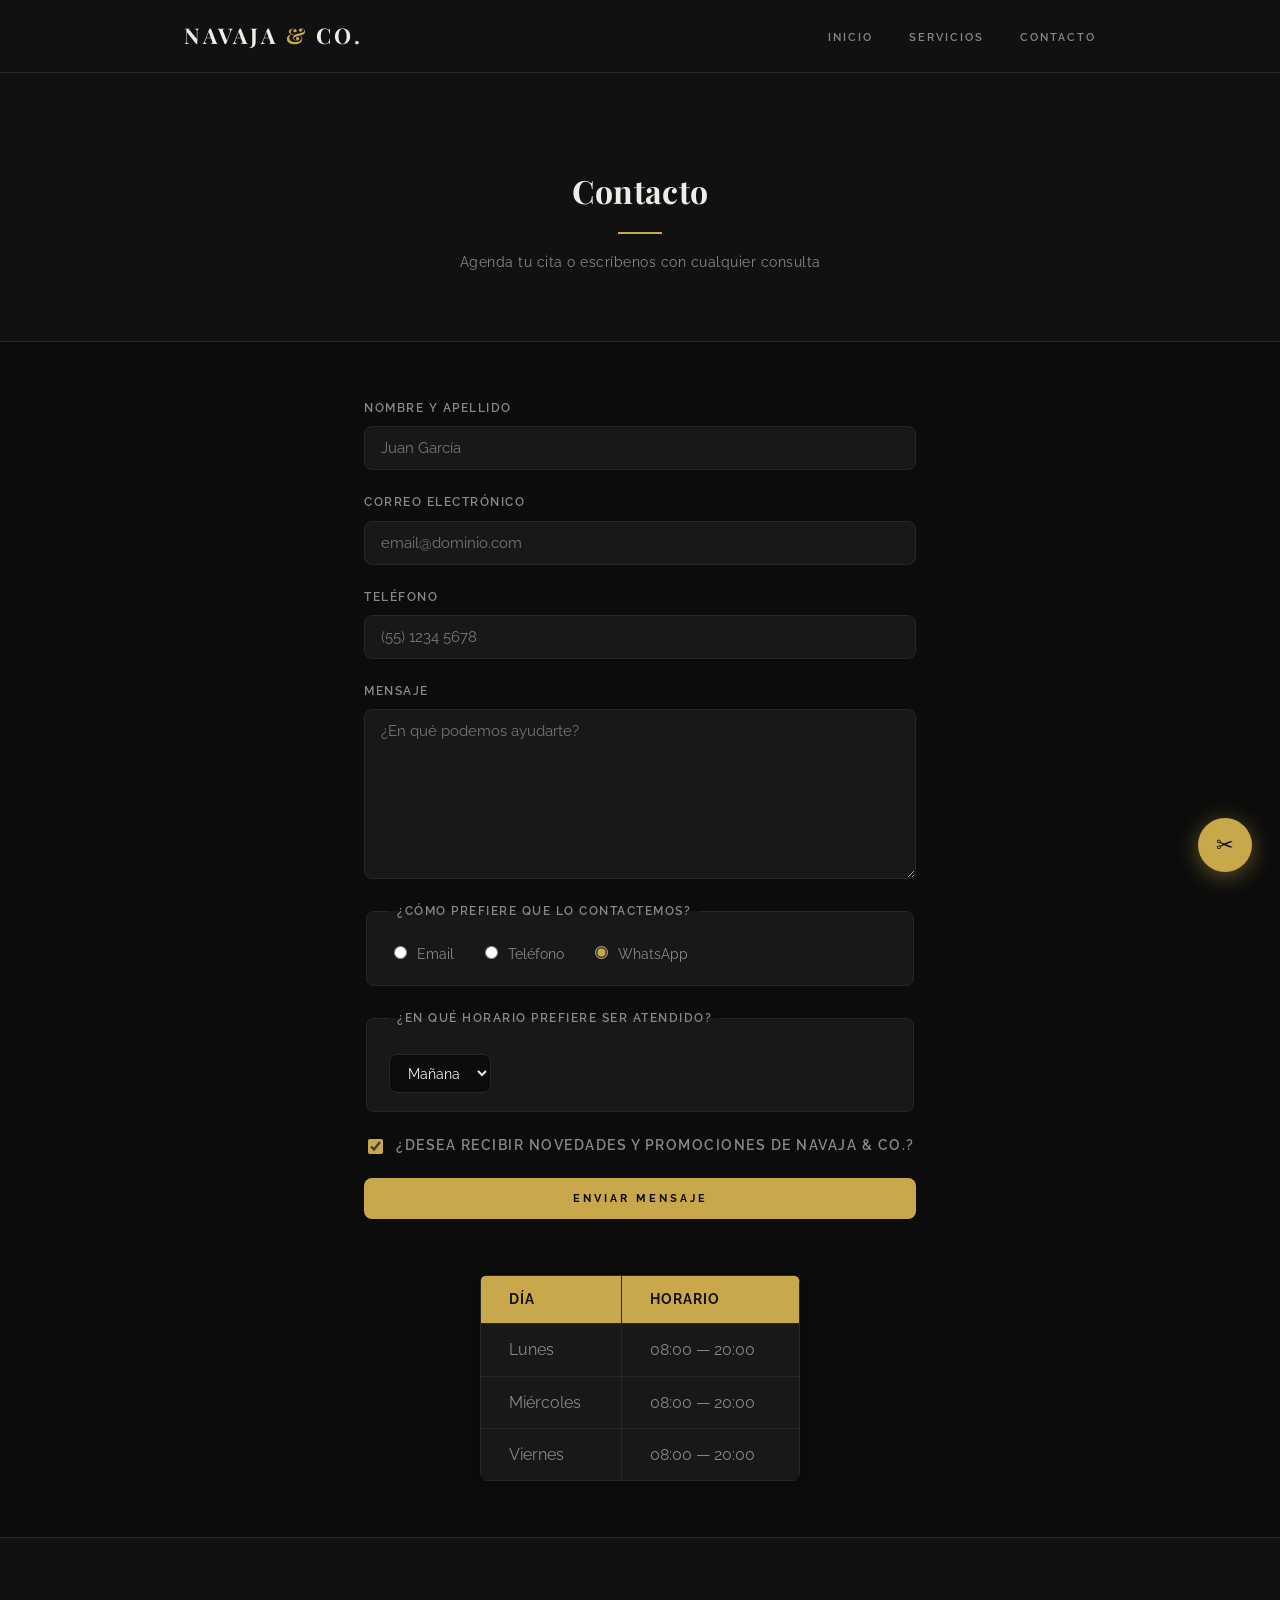
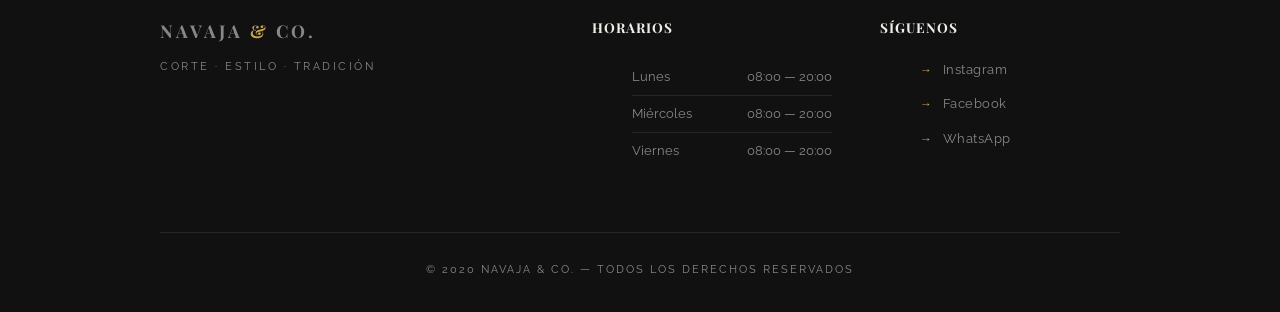
==== contacto.html @ fe09f8e6 "cambios" ====
<!DOCTYPE html>
<html lang="es">
    <head>
        <meta charset="UTF-8">
        <meta name="viewport" content="width=device-width, initial-scale=1.0">
        <meta name="description" content="Contacta a Navaja &amp; Co. para agendar tu cita. Atendemos lunes, miércoles y viernes de 08:00 a 20:00.">
        <title>Contacto — Navaja &amp; Co.</title>
        <link rel="icon" href="data:image/svg+xml,<svg xmlns='http://www.w3.org/2000/svg' viewBox='0 0 100 100'><text y='.9em' font-size='90'>✂</text></svg>">
        <link rel="stylesheet" href="reset.css">
        <link rel="stylesheet" href="style.css">
        <link rel="preconnect" href="https://fonts.googleapis.com">
        <link rel="preconnect" href="https://fonts.gstatic.com" crossorigin>
        <link href="https://fonts.googleapis.com/css2?family=Playfair+Display:wght@700&family=Raleway:wght@300;400;600&display=swap" rel="stylesheet">
    </head>
    <body>
        <header>
            <div class="caja">
                <h1 class="logo-texto">Navaja <span>&amp;</span> Co.</h1>
                <nav>
                    <ul class="navegacion">
                        <li><a href="index.html">Inicio</a></li>
                        <li><a href="productos.html">Servicios</a></li>
                        <li><a href="contacto.html" class="activo">Contacto</a></li>
                    </ul>
                </nav>
            </div>
        </header>

        <main>
            <div class="page-header">
                <h2 class="titulo-principal">Contacto</h2>
                <p>Agenda tu cita o escríbenos con cualquier consulta</p>
            </div>

            <form method="post" action="#">
                <label for="nombreapellido">Nombre y Apellido</label>
                <input type="text" id="nombreapellido" name="nombre" class="input-padron" required placeholder="Juan García">

                <label for="correoelectronico">Correo Electrónico</label>
                <input type="email" id="correoelectronico" name="email" class="input-padron" required placeholder="email@dominio.com">

                <label for="telefono">Teléfono</label>
                <input type="tel" id="telefono" name="telefono" class="input-padron" required placeholder="(55) 1234 5678">

                <label for="mensaje">Mensaje</label>
                <textarea cols="70" rows="8" id="mensaje" name="mensaje" class="input-padron" required placeholder="¿En qué podemos ayudarte?"></textarea>

                <fieldset>
                    <legend>¿Cómo prefiere que lo contactemos?</legend>
                    <label for="radio-email"><input type="radio" name="contacto" value="email" id="radio-email"> Email</label>
                    <label for="radio-telefono"><input type="radio" name="contacto" value="telefono" id="radio-telefono"> Teléfono</label>
                    <label for="radio-whatsapp"><input type="radio" name="contacto" value="whatsapp" id="radio-whatsapp" checked> WhatsApp</label>
                </fieldset>

                <fieldset>
                    <legend>¿En qué horario prefiere ser atendido?</legend>
                    <select id="horario" name="horario">
                        <option>Mañana</option>
                        <option>Tarde</option>
                        <option>Noche</option>
                    </select>
                </fieldset>

                <label class="checkbox">
                    <input type="checkbox" name="newsletter" checked>
                    ¿Desea recibir novedades y promociones de Navaja &amp; Co.?
                </label>

                <input type="submit" value="Enviar mensaje" class="enviar">
            </form>

            <table>
                <thead>
                    <tr>
                        <th>Día</th>
                        <th>Horario</th>
                    </tr>
                </thead>
                <tbody>
                    <tr>
                        <td>Lunes</td>
                        <td>08:00 — 20:00</td>
                    </tr>
                    <tr>
                        <td>Miércoles</td>
                        <td>08:00 — 20:00</td>
                    </tr>
                    <tr>
                        <td>Viernes</td>
                        <td>08:00 — 20:00</td>
                    </tr>
                </tbody>
            </table>
        </main>

        <footer>
            <div class="footer-grid">
                <div class="footer-col">
                    <p class="footer-logo-texto">Navaja <span>&amp;</span> Co.</p>
                    <p class="footer-tagline">Corte · Estilo · Tradición</p>
                </div>
                <div class="footer-col">
                    <h4 class="footer-heading">Horarios</h4>
                    <ul class="footer-horarios">
                        <li><span>Lunes</span><span>08:00 — 20:00</span></li>
                        <li><span>Miércoles</span><span>08:00 — 20:00</span></li>
                        <li><span>Viernes</span><span>08:00 — 20:00</span></li>
                    </ul>
                </div>
                <div class="footer-col">
                    <h4 class="footer-heading">Síguenos</h4>
                    <ul class="footer-social">
                        <li><a href="#">Instagram</a></li>
                        <li><a href="#">Facebook</a></li>
                        <li><a href="#">WhatsApp</a></li>
                    </ul>
                </div>
            </div>
            <p class="copyright">&copy; 2020 Navaja &amp; Co. — Todos los derechos reservados</p>
        </footer>

        <a href="contacto.html" class="btn-flotante" aria-label="Reservar cita">✂</a>
    </body>
</html>
---- style.css ----
/* ─── Design Tokens ──────────────────────────────────── */
:root {
  --bg:          #0c0c0c;
  --bg-alt:      #111111;
  --bg-card:     #181818;
  --accent:      #c9a84c;
  --accent-h:    #e2c060;
  --text:        #f0ede8;
  --text-muted:  #888888;
  --border:      #272727;
  --radius:      8px;
  --shadow:      0 8px 32px rgba(0,0,0,.55);
  --shadow-sm:   0 2px 10px rgba(0,0,0,.35);
  --transition:  280ms ease;
  --max-w:       960px;
}

/* ─── Base ───────────────────────────────────────────── */
html {
  scroll-behavior: smooth;
}

*, *::before, *::after {
  box-sizing: border-box;
}

body {
  background: var(--bg);
  color: var(--text);
  font-family: "Raleway", sans-serif;
  font-weight: 400;
  font-size: 16px;
  line-height: 1.7;
  margin: 0;
}

/* ─── Header ─────────────────────────────────────────── */
header {
  background: var(--bg-alt);
  border-bottom: 1px solid var(--border);
  padding: 0;
  position: sticky;
  top: 0;
  z-index: 100;
}

.caja {
  max-width: var(--max-w);
  margin: 0 auto;
  padding: 0 24px;
  display: flex;
  align-items: center;
  justify-content: space-between;
  height: 72px;
}

header h1 img {
  height: 46px;
  display: block;
}

/* ─── Logo tipográfico ───────────────────────────────── */
.logo-texto {
  font-family: "Playfair Display", serif;
  font-size: 1.35rem;
  font-weight: 700;
  color: var(--text);
  letter-spacing: 3px;
  text-transform: uppercase;
  line-height: 1;
}

.logo-texto span {
  color: var(--accent);
}

.footer-logo-texto {
  font-family: "Playfair Display", serif;
  font-size: 1.1rem;
  font-weight: 700;
  color: var(--text-muted);
  letter-spacing: 3px;
  text-transform: uppercase;
  margin-bottom: 12px;
}

.footer-logo-texto span {
  color: var(--accent);
}

/* ─── Nav ─────────────────────────────────────────────── */
nav ul {
  display: flex;
  gap: 36px;
  list-style: none;
  margin: 0;
  padding: 0;
}

nav a {
  text-transform: uppercase;
  color: var(--text-muted);
  font-weight: 600;
  font-size: 11px;
  letter-spacing: 2px;
  text-decoration: none;
  padding-bottom: 4px;
  border-bottom: 2px solid transparent;
  transition: color var(--transition), border-color var(--transition);
}

nav a:hover {
  color: var(--accent);
  border-bottom-color: var(--accent);
}

/* ─── Banner ─────────────────────────────────────────── */
.banner {
  width: 100%;
  max-height: 500px;
  object-fit: cover;
  display: block;
  filter: brightness(.6) contrast(1.05);
}

/* ─── Hero ───────────────────────────────────────────── */
.hero {
  position: relative;
  overflow: hidden;
  max-height: 500px;
}

.hero-content {
  position: absolute;
  bottom: 0;
  left: 0;
  right: 0;
  padding: 52px 56px;
  background: linear-gradient(transparent, rgba(0,0,0,.78));
}

.hero-tagline {
  font-size: .7rem;
  letter-spacing: 4px;
  text-transform: uppercase;
  color: var(--accent);
  margin-bottom: 14px;
  font-weight: 600;
}

.hero-title {
  font-family: "Playfair Display", serif;
  font-size: 3rem;
  font-weight: 700;
  color: var(--text);
  line-height: 1.15;
  margin-bottom: 28px;
}

.btn-cta {
  display: inline-block;
  padding: 13px 30px;
  background: var(--accent);
  color: var(--bg);
  font-size: 10px;
  font-weight: 700;
  letter-spacing: 3px;
  text-transform: uppercase;
  text-decoration: none;
  border-radius: var(--radius);
  transition: background var(--transition), transform var(--transition);
}

.btn-cta:hover {
  background: var(--accent-h);
  transform: translateY(-2px);
}

/* ─── Page header ────────────────────────────────────── */
.page-header {
  background: var(--bg-alt);
  padding: 64px 24px 52px;
  text-align: center;
  border-bottom: 1px solid var(--border);
}

.page-header p {
  color: var(--text-muted);
  font-size: .9rem;
  letter-spacing: .5px;
}

/* ─── Section titles ─────────────────────────────────── */
.titulo-principal {
  text-align: center;
  font-family: "Playfair Display", serif;
  font-size: 2rem;
  font-weight: 700;
  color: var(--text);
  margin-bottom: .5em;
  letter-spacing: .3px;
  clear: both;
}

.titulo-principal::after {
  content: "";
  display: block;
  width: 44px;
  height: 2px;
  background: var(--accent);
  margin: 14px auto 0;
}

/* ─── Sobre nosotros ─────────────────────────────────── */
.principal-wrapper {
  padding: 72px 24px;
  background: var(--bg);
}

.principal {
  max-width: 720px;
  margin: 0 auto;
  background: var(--bg-card);
  border: 1px solid var(--border);
  border-radius: var(--radius);
  padding: 48px 52px;
  box-shadow: var(--shadow);
}

.principal p {
  margin-bottom: 1.1em;
  color: var(--text-muted);
  line-height: 1.85;
}

.principal strong {
  color: var(--text);
  font-weight: 600;
}

.principal em {
  font-style: italic;
}

#mision {
  border-left: 3px solid var(--accent);
  padding-left: 18px;
  color: var(--text) !important;
  font-size: 1.02rem;
}

.utensilios {
  width: 100px;
  float: left;
  margin: 6px 22px 12px 0;
  border-radius: var(--radius);
  filter: grayscale(.4);
}

/* ─── Mapa ───────────────────────────────────────────── */
.mapa {
  background: var(--bg-alt);
  padding: 72px 24px;
  text-align: center;
}

.mapa p {
  color: var(--text-muted);
  margin-bottom: 2.5em;
}

.mapa-contenido {
  max-width: var(--max-w);
  margin: 0 auto;
  border-radius: var(--radius);
  overflow: hidden;
  box-shadow: var(--shadow);
  border: 1px solid var(--border);
}

.mapa-contenido iframe {
  display: block;
  filter: grayscale(.5) invert(.9) hue-rotate(180deg);
}

/* ─── Diferenciales ──────────────────────────────────── */
.diferenciales {
  background: var(--bg-card);
  padding: 72px 24px;
}

.contenido-diferenciales {
  max-width: 700px;
  margin: 0 auto 56px;
  display: flex;
  align-items: center;
  gap: 48px;
}

.lista-diferenciales {
  flex: 1;
  list-style: none;
  margin: 0;
  padding: 0;
}

.items {
  line-height: 2.1;
  color: var(--text-muted);
  font-size: .93rem;
}

.items::before {
  content: "◆";
  color: var(--accent);
  margin-right: 10px;
  font-size: .6rem;
  vertical-align: 2px;
}

.items:first-child {
  color: var(--text);
  font-weight: 600;
}

.imagen-diferenciales {
  width: 52%;
  border-radius: var(--radius);
  box-shadow: var(--shadow);
  transition: opacity var(--transition), transform var(--transition);
}

.imagen-diferenciales:hover {
  opacity: .75;
  transform: scale(1.01);
}


/* ─── Productos / Servicios ──────────────────────────── */
.productos {
  max-width: var(--max-w);
  margin: 0 auto;
  padding: 72px 24px;
  display: flex;
  gap: 24px;
  justify-content: center;
  list-style: none;
}

.productos li {
  flex: 1;
  text-align: center;
  background: var(--bg-card);
  border: 1px solid var(--border);
  border-radius: var(--radius);
  padding: 28px 20px 32px;
  cursor: default;
  transition: border-color var(--transition), transform var(--transition), box-shadow var(--transition);
}

.productos li:hover {
  border-color: var(--accent);
  transform: translateY(-6px);
  box-shadow: var(--shadow);
}

.productos li img {
  width: 100%;
  border-radius: calc(var(--radius) - 2px);
  margin-bottom: 18px;
  filter: grayscale(.25);
  transition: filter var(--transition);
}

.productos li:hover img {
  filter: grayscale(0);
}

.productos h2 {
  font-family: "Playfair Display", serif;
  font-size: 1.3rem;
  font-weight: 700;
  color: var(--text);
  margin-bottom: 8px;
}

.productos li:hover h2 {
  color: var(--accent);
}

.producto-descripcion {
  font-size: .88rem;
  color: var(--text-muted);
  margin-bottom: 14px;
}

.producto-precio {
  font-size: 1.15rem;
  font-weight: 700;
  color: var(--accent);
  letter-spacing: .5px;
}

/* ─── Formulario ─────────────────────────────────────── */
main {
  padding: 0;
}

form {
  max-width: 600px;
  margin: 56px auto;
  padding: 0 24px;
}

form label,
form legend {
  display: block;
  font-size: .75rem;
  letter-spacing: 1.5px;
  text-transform: uppercase;
  color: var(--text-muted);
  margin-bottom: 8px;
  font-weight: 600;
}

.input-padron {
  display: block;
  margin-bottom: 22px;
  padding: 12px 16px;
  width: 100%;
  background: var(--bg-card);
  border: 1px solid var(--border);
  border-radius: var(--radius);
  color: var(--text);
  font-family: inherit;
  font-size: .95rem;
  transition: border-color var(--transition), box-shadow var(--transition);
}

.input-padron:focus {
  outline: none;
  border-color: var(--accent);
  box-shadow: 0 0 0 3px rgba(201,168,76,.12);
}

fieldset {
  border: 1px solid var(--border);
  border-radius: var(--radius);
  padding: 18px 22px;
  margin-bottom: 22px;
  background: var(--bg-card);
}

fieldset legend {
  padding: 0 8px;
  margin-bottom: 0;
  font-size: .75rem;
}

fieldset label {
  display: inline;
  margin-right: 22px;
  text-transform: none;
  font-size: .9rem;
  letter-spacing: 0;
  font-weight: 400;
  color: var(--text-muted);
  cursor: pointer;
}

fieldset input[type="radio"] {
  accent-color: var(--accent);
  margin-right: 6px;
}

select {
  background: var(--bg);
  border: 1px solid var(--border);
  border-radius: var(--radius);
  color: var(--text);
  padding: 9px 14px;
  font-family: inherit;
  font-size: .9rem;
  margin-top: 8px;
  cursor: pointer;
}

.checkbox {
  margin: 20px 0;
  color: var(--text-muted);
  font-size: .88rem;
  display: flex;
  align-items: center;
  gap: 10px;
  cursor: pointer;
}

.checkbox input {
  accent-color: var(--accent);
  width: 15px;
  height: 15px;
}

.enviar {
  width: 100%;
  padding: 14px 0;
  font-size: 11px;
  font-weight: 700;
  letter-spacing: 3px;
  text-transform: uppercase;
  color: var(--bg);
  background: var(--accent);
  border: none;
  border-radius: var(--radius);
  cursor: pointer;
  transition: background var(--transition), transform var(--transition);
  font-family: inherit;
}

.enviar:hover {
  background: var(--accent-h);
  transform: translateY(-2px);
}

/* ─── Tabla de horarios ───────────────────────────────── */
table {
  margin: 8px auto 56px;
  border-collapse: collapse;
  min-width: 320px;
  border-radius: var(--radius);
  overflow: hidden;
  box-shadow: var(--shadow-sm);
}

thead {
  background: var(--accent);
  color: #111;
  font-weight: 700;
  font-size: .85rem;
  letter-spacing: 1px;
  text-transform: uppercase;
}

td, th {
  border: 1px solid var(--border);
  padding: 12px 28px;
  text-align: left;
}

tbody tr {
  background: var(--bg-card);
  transition: background var(--transition);
  color: var(--text-muted);
}

tbody tr:hover {
  background: #222;
  color: var(--text);
}

/* ─── Stats bar ──────────────────────────────────────── */
.stats {
  background: var(--accent);
  padding: 44px 24px;
}

.stats-grid {
  max-width: var(--max-w);
  margin: 0 auto;
  display: grid;
  grid-template-columns: repeat(4, 1fr);
  gap: 24px;
  text-align: center;
}

.stat-num {
  display: block;
  font-family: "Playfair Display", serif;
  font-size: 2.5rem;
  font-weight: 700;
  color: var(--bg);
  line-height: 1;
  margin-bottom: 8px;
}

.stat-label {
  font-size: .7rem;
  letter-spacing: 2px;
  text-transform: uppercase;
  color: rgba(0,0,0,.6);
  font-weight: 600;
}

/* ─── Testimonios ────────────────────────────────────── */
.testimonios {
  background: var(--bg);
  padding: 80px 24px;
}

.testimonios-grid {
  max-width: var(--max-w);
  margin: 0 auto;
  display: grid;
  grid-template-columns: repeat(3, 1fr);
  gap: 24px;
}

.testimonio {
  background: var(--bg-card);
  border: 1px solid var(--border);
  border-radius: var(--radius);
  padding: 32px 28px;
}

.testimonio::before {
  content: "\201C";
  font-family: "Playfair Display", serif;
  font-size: 4rem;
  color: var(--accent);
  line-height: .8;
  display: block;
  margin-bottom: 12px;
  opacity: .8;
}

.testimonio p {
  color: var(--text-muted);
  font-size: .88rem;
  line-height: 1.8;
  margin-bottom: 20px;
  font-style: italic;
}

.testimonio cite {
  font-size: .78rem;
  color: var(--accent);
  font-weight: 600;
  letter-spacing: .5px;
  font-style: normal;
}

/* ─── CTA band ───────────────────────────────────────── */
.cta-band {
  background: var(--bg-card);
  border-top: 1px solid var(--border);
  border-bottom: 1px solid var(--border);
  padding: 80px 24px;
  text-align: center;
}

.cta-band-sub {
  font-size: .7rem;
  letter-spacing: 3px;
  text-transform: uppercase;
  color: var(--accent);
  margin-bottom: 16px;
  font-weight: 600;
}

.cta-band-title {
  font-family: "Playfair Display", serif;
  font-size: 2.4rem;
  font-weight: 700;
  color: var(--text);
  margin-bottom: 36px;
  line-height: 1.2;
}

/* ─── Footer ─────────────────────────────────────────── */
footer {
  background: var(--bg-alt);
  border-top: 1px solid var(--border);
  padding: 60px 24px 32px;
}

.footer-grid {
  max-width: var(--max-w);
  margin: 0 auto 48px;
  display: grid;
  grid-template-columns: 1.6fr 1fr 1fr;
  gap: 48px;
}

.footer-col img {
  height: 38px;
  display: block;
  margin-bottom: 14px;
  opacity: .45;
  filter: brightness(2);
}

.footer-tagline {
  font-size: .7rem;
  letter-spacing: 2.5px;
  text-transform: uppercase;
  color: var(--text-muted);
}

.footer-heading {
  font-family: "Playfair Display", serif;
  font-size: .85rem;
  color: var(--text);
  margin-bottom: 20px;
  letter-spacing: 1px;
  text-transform: uppercase;
}

.footer-horarios {
  list-style: none;
}

.footer-horarios li {
  display: flex;
  justify-content: space-between;
  color: var(--text-muted);
  font-size: .8rem;
  padding: 7px 0;
  border-bottom: 1px solid var(--border);
  gap: 16px;
}

.footer-horarios li:last-child {
  border-bottom: none;
}

.footer-social {
  list-style: none;
}

.footer-social li {
  margin-bottom: 12px;
}

.footer-social a {
  color: var(--text-muted);
  text-decoration: none;
  font-size: .82rem;
  letter-spacing: .5px;
  transition: color var(--transition);
  display: flex;
  align-items: center;
  gap: 10px;
}

.footer-social a::before {
  content: "→";
  color: var(--accent);
  font-size: .75rem;
  transition: transform var(--transition);
}

.footer-social a:hover {
  color: var(--accent);
}

.footer-social a:hover::before {
  transform: translateX(4px);
}

.copyright {
  text-align: center;
  color: var(--text-muted);
  font-size: .68rem;
  letter-spacing: 2px;
  text-transform: uppercase;
  border-top: 1px solid var(--border);
  padding-top: 28px;
  max-width: var(--max-w);
  margin: 0 auto;
}

/* ─── Floating button ────────────────────────────────── */
.btn-flotante {
  position: fixed;
  bottom: 28px;
  right: 28px;
  width: 54px;
  height: 54px;
  background: var(--accent);
  color: var(--bg);
  border-radius: 50%;
  display: flex;
  align-items: center;
  justify-content: center;
  font-size: 1.3rem;
  text-decoration: none;
  box-shadow: 0 4px 22px rgba(201,168,76,.45);
  transition: background var(--transition), transform var(--transition);
  z-index: 200;
}

.btn-flotante:hover {
  background: var(--accent-h);
  transform: scale(1.1) translateY(-2px);
}

/* ─── Responsive: tablet 591px–960px ────────────────── */
@media screen and (max-width: 960px) and (min-width: 591px) {
  .stats-grid {
    grid-template-columns: repeat(2, 1fr);
  }
  .productos {
    flex-wrap: wrap;
  }
  .productos li {
    flex: 1 1 calc(50% - 24px);
  }
  .contenido-diferenciales {
    flex-direction: column;
  }
  .imagen-diferenciales {
    width: 90%;
  }
  .principal {
    padding: 36px;
  }
  .testimonios-grid {
    grid-template-columns: repeat(2, 1fr);
  }
  .footer-grid {
    grid-template-columns: 1fr 1fr;
    gap: 32px;
  }
}

/* ─── Responsive: mobile ≤590px ─────────────────────── */
@media screen and (max-width: 590px) {
  .hero {
    max-height: 320px;
  }
  .hero-content {
    padding: 24px 20px;
  }
  .hero-title {
    font-size: 1.7rem;
  }
  .caja {
    flex-direction: column;
    height: auto;
    padding: 16px 20px;
    gap: 14px;
  }
  nav ul {
    gap: 18px;
    flex-wrap: wrap;
    justify-content: center;
  }
  .principal {
    padding: 24px 20px;
  }
  .utensilios {
    float: none;
    display: block;
    margin: 0 auto 16px;
  }
  .productos {
    flex-direction: column;
    padding: 48px 16px;
  }
  .contenido-diferenciales {
    flex-direction: column;
  }
  .imagen-diferenciales {
    width: 100%;
  }
  .stats-grid {
    grid-template-columns: repeat(2, 1fr);
    gap: 16px;
  }
  .stat-num {
    font-size: 2rem;
  }
  .testimonios-grid {
    grid-template-columns: 1fr;
  }
  .cta-band-title {
    font-size: 1.8rem;
  }
  .footer-grid {
    grid-template-columns: 1fr;
    gap: 32px;
  }
  form {
    padding: 0 16px;
  }
  table {
    min-width: unset;
    width: 90%;
  }
  .btn-flotante {
    bottom: 20px;
    right: 16px;
    width: 48px;
    height: 48px;
  }
}
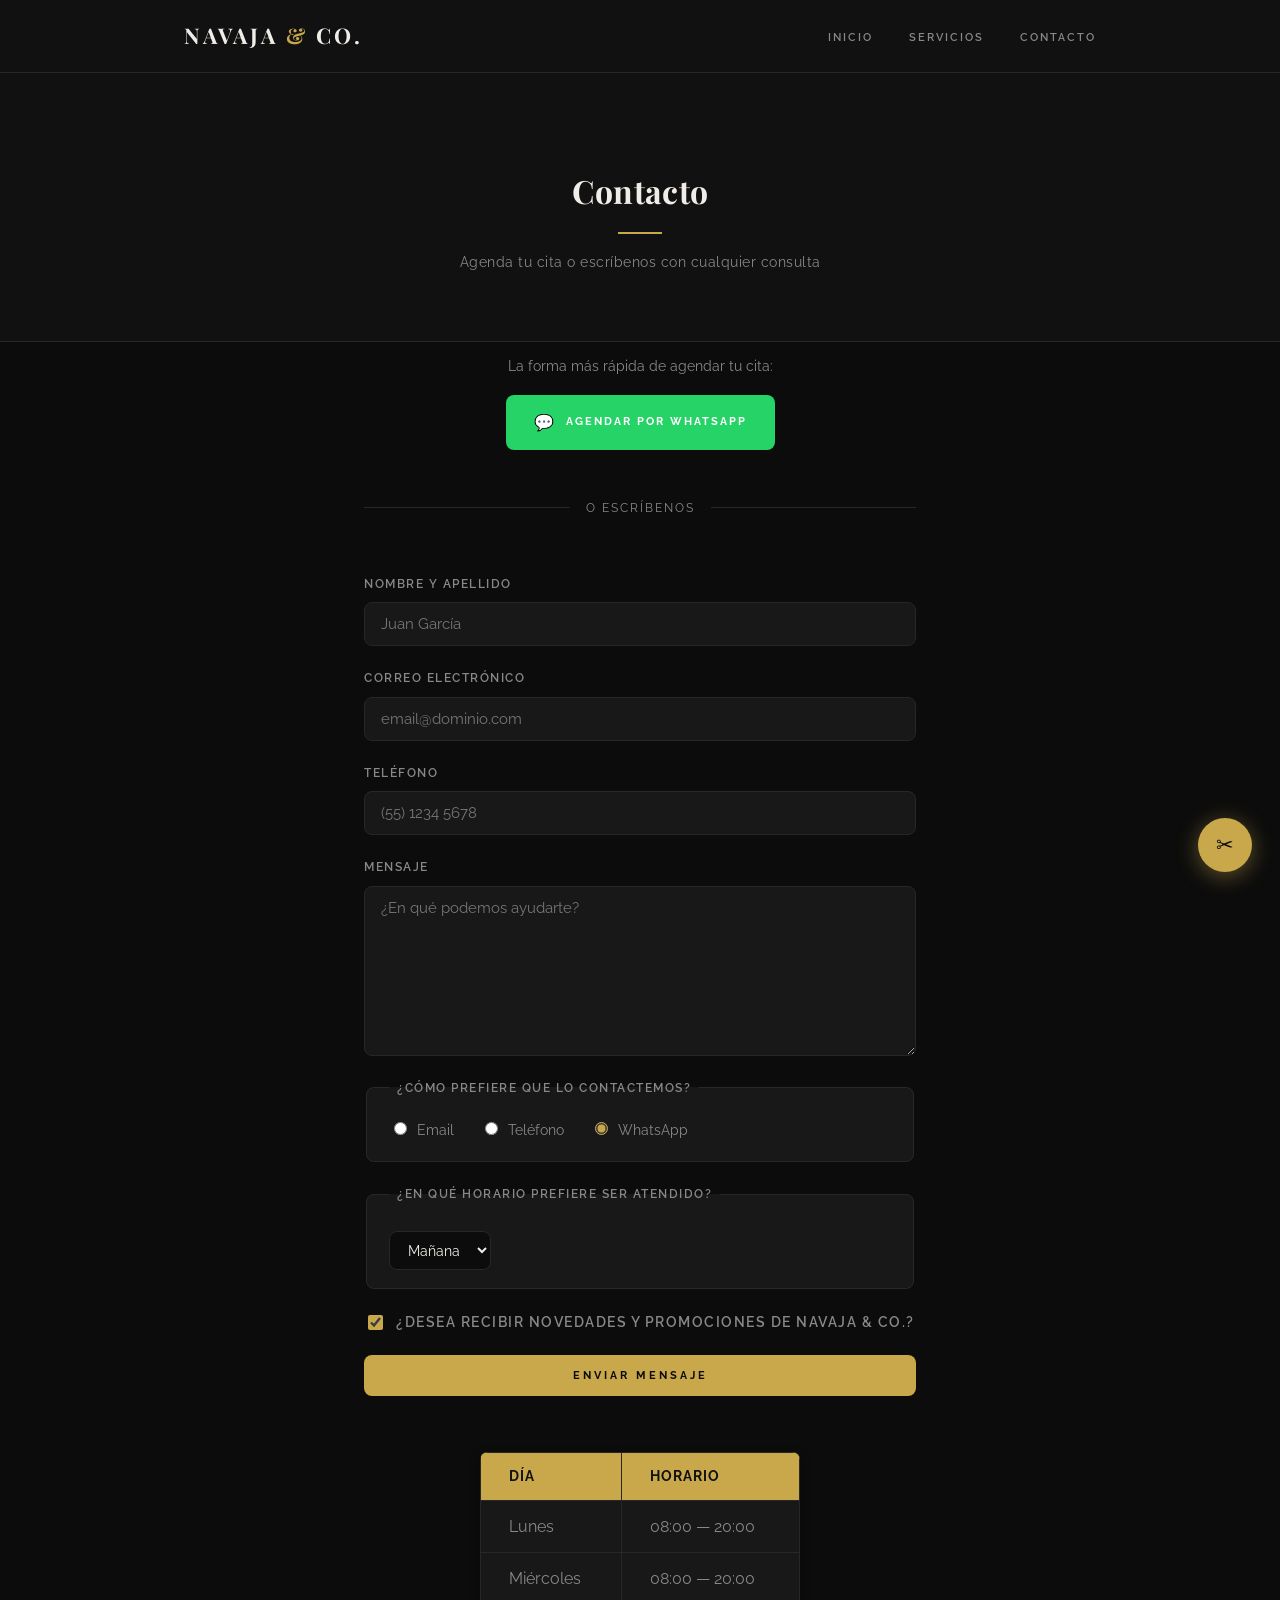
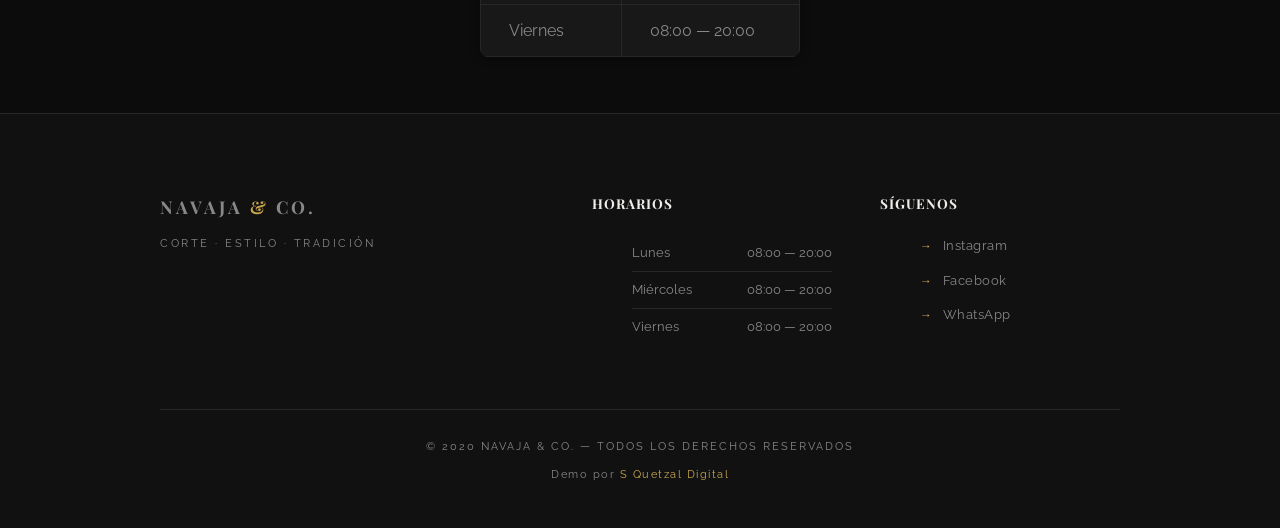
==== commit 061647d5: "ultimos cambios realizados en el proyecto" ====
--- a/contacto.html
+++ b/contacto.html
@@ -4,6 +4,11 @@
         <meta charset="UTF-8">
         <meta name="viewport" content="width=device-width, initial-scale=1.0">
         <meta name="description" content="Contacta a Navaja &amp; Co. para agendar tu cita. Atendemos lunes, miércoles y viernes de 08:00 a 20:00.">
+        <meta name="robots" content="noindex, nofollow">
+        <meta property="og:title" content="Contacto — Navaja &amp; Co.">
+        <meta property="og:description" content="Agenda tu cita en Navaja &amp; Co. Atendemos L/M/V de 08:00 a 20:00.">
+        <meta property="og:image" content="banner/banner.jpg">
+        <meta property="og:type" content="website">
         <title>Contacto — Navaja &amp; Co.</title>
         <link rel="icon" href="data:image/svg+xml,<svg xmlns='http://www.w3.org/2000/svg' viewBox='0 0 100 100'><text y='.9em' font-size='90'>✂</text></svg>">
         <link rel="stylesheet" href="reset.css">
@@ -31,6 +36,13 @@
                 <h2 class="titulo-principal">Contacto</h2>
                 <p>Agenda tu cita o escríbenos con cualquier consulta</p>
             </div>
+
+            <div class="whatsapp-section">
+                <p>La forma más rápida de agendar tu cita:</p>
+                <a href="https://wa.me/5215512345678?text=Hola%2C%20quiero%20agendar%20un%20corte%20en%20Navaja%20%26%20Co." class="btn-whatsapp" target="_blank" rel="noopener">Agendar por WhatsApp</a>
+            </div>
+
+            <div class="separador-form">o escríbenos</div>
 
             <form method="post" action="#">
                 <label for="nombreapellido">Nombre y Apellido</label>
@@ -117,6 +129,7 @@
                 </div>
             </div>
             <p class="copyright">&copy; 2020 Navaja &amp; Co. — Todos los derechos reservados</p>
+            <p class="demo-note">Demo por <a href="#">S Quetzal Digital</a></p>
         </footer>
 
         <a href="contacto.html" class="btn-flotante" aria-label="Reservar cita">✂</a>
--- a/style.css
+++ b/style.css
@@ -823,27 +823,110 @@
   }
 }
 
+/* ─── WhatsApp CTA ───────────────────────────────────── */
+.btn-whatsapp {
+  display: inline-flex;
+  align-items: center;
+  gap: 10px;
+  padding: 14px 28px;
+  background: #25d366;
+  color: #fff;
+  font-size: 11px;
+  font-weight: 700;
+  letter-spacing: 2px;
+  text-transform: uppercase;
+  text-decoration: none;
+  border-radius: var(--radius);
+  transition: background var(--transition), transform var(--transition);
+  margin-bottom: 40px;
+}
+
+.btn-whatsapp:hover {
+  background: #1ebe5d;
+  transform: translateY(-2px);
+}
+
+.btn-whatsapp::before {
+  content: "💬";
+  font-size: 1rem;
+}
+
+.whatsapp-section {
+  max-width: 600px;
+  margin: 0 auto;
+  padding: 0 24px 8px;
+  text-align: center;
+}
+
+.whatsapp-section p {
+  color: var(--text-muted);
+  font-size: .85rem;
+  margin-bottom: 16px;
+}
+
+.separador-form {
+  max-width: 600px;
+  margin: 0 auto 32px;
+  padding: 0 24px;
+  display: flex;
+  align-items: center;
+  gap: 16px;
+  color: var(--text-muted);
+  font-size: .75rem;
+  letter-spacing: 2px;
+  text-transform: uppercase;
+}
+
+.separador-form::before,
+.separador-form::after {
+  content: "";
+  flex: 1;
+  height: 1px;
+  background: var(--border);
+}
+
+/* ─── Demo badge ─────────────────────────────────────── */
+.demo-note {
+  text-align: center;
+  color: var(--text-muted);
+  font-size: .68rem;
+  letter-spacing: 1.5px;
+  margin-top: 10px;
+}
+
+.demo-note a {
+  color: var(--accent);
+  text-decoration: none;
+}
+
 /* ─── Responsive: mobile ≤590px ─────────────────────── */
 @media screen and (max-width: 590px) {
   .hero {
-    max-height: 320px;
+    max-height: 340px;
   }
   .hero-content {
     padding: 24px 20px;
   }
   .hero-title {
-    font-size: 1.7rem;
-  }
+    font-size: 1.6rem;
+  }
+  /* nav en una sola fila compacta para no tapar el hero */
   .caja {
-    flex-direction: column;
-    height: auto;
-    padding: 16px 20px;
-    gap: 14px;
+    flex-direction: row;
+    height: 58px;
+    padding: 0 16px;
+    gap: 0;
+  }
+  .logo-texto {
+    font-size: 1rem;
+    letter-spacing: 1.5px;
   }
   nav ul {
-    gap: 18px;
-    flex-wrap: wrap;
-    justify-content: center;
+    gap: 12px;
+  }
+  nav a {
+    font-size: 9px;
+    letter-spacing: 1px;
   }
   .principal {
     padding: 24px 20px;
